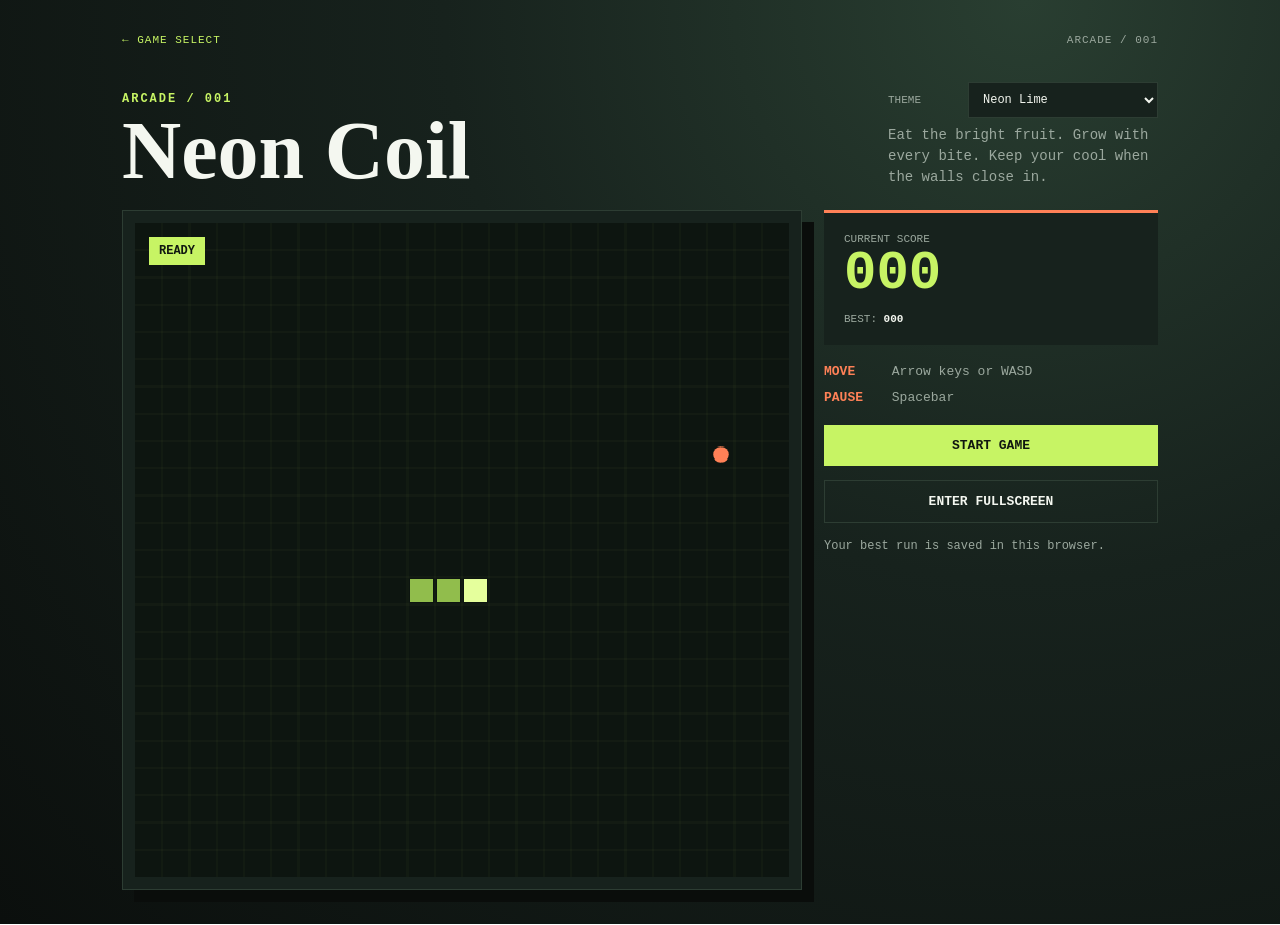
==== snake.html @ 272b3058 "Changed to a game site with 5 games." ====
<!doctype html>
<html lang="en"><head><meta charset="utf-8"><meta name="viewport" content="width=device-width, initial-scale=1"><meta name="theme-color" content="#0b0f0d"><title>Neon Coil | Snake</title><link rel="stylesheet" href="styles.css"></head>
<body><main class="shell"><nav class="arcade-nav"><a href="index.html">&larr; GAME SELECT</a><span>ARCADE / 001</span></nav><header class="masthead"><div><p class="eyebrow">Arcade / 001</p><h1>Neon Coil</h1></div><div class="header-tools"><label for="theme">Theme</label><select id="theme" aria-label="Choose color theme"><option value="lime">Neon Lime</option><option value="ocean">Electric Ocean</option><option value="ember">Hot Ember</option><option value="cobalt">Cobalt Arcade</option><option value="coral">Coral Pop</option><option value="violet">Violet Pulse</option></select><p class="intro">Eat the bright fruit. Grow with every bite. Keep your cool when the walls close in.</p></div></header><section class="game-layout" aria-label="Snake game"><div class="board-frame"><div class="status" id="status">READY</div><canvas id="game" width="600" height="600" aria-label="Snake game board"></canvas></div><aside class="sidebar"><div class="score-panel"><span>Current score</span><strong id="score">000</strong><small>Best: <b id="best">000</b></small></div><div class="controls"><span>MOVE</span> Arrow keys or WASD<br><span>PAUSE</span> Spacebar</div><button id="start" type="button">START GAME</button><button id="fullscreen" type="button">ENTER FULLSCREEN</button><p class="hint">Your best run is saved in this browser.</p></aside></section></main><script src="game.js"></script></body></html>
---- styles.css ----
:root {
  --ink: #f4f7f0;
  --muted: #9ba89e;
  --panel: #17221d;
  --line: #2d3d33;
  --lime: #c7f464;
  --orange: #ff8157;
  --night: #0b0f0d;
  --board: #0d1510;
  --grid: rgba(199, 244, 100, .06);
  --food: #ff8157;
  --head: #e5ff9c;
  --snake: #91bd4c;
  --overlay: rgba(8, 12, 9, .68);
  --atmosphere: #293e31;
  --shadow: #0a0d0b;
}

body[data-theme="ocean"] {
  --ink: #eefaff;
  --muted: #91b5c2;
  --panel: #11232b;
  --line: #244754;
  --lime: #57e4e8;
  --orange: #62a7ff;
  --night: #071117;
  --board: #0a1a22;
  --grid: rgba(87, 228, 232, .1);
  --food: #62a7ff;
  --head: #b9ffff;
  --snake: #39aebd;
  --overlay: rgba(4, 12, 18, .7);
  --atmosphere: #164653;
  --shadow: #041016;
}

body[data-theme="ember"] {
  --ink: #fff4e8;
  --muted: #c5a18d;
  --panel: #2b1b18;
  --line: #5c3228;
  --lime: #ffd166;
  --orange: #ff6b4a;
  --night: #160d0b;
  --board: #241310;
  --grid: rgba(255, 209, 102, .1);
  --food: #ff6b4a;
  --head: #fff0a8;
  --snake: #d98943;
  --overlay: rgba(20, 8, 5, .7);
  --atmosphere: #673025;
  --shadow: #100806;
}

body[data-theme="cobalt"] {
  --ink: #eef2ff;
  --muted: #9ca9c9;
  --panel: #17213b;
  --line: #30436e;
  --lime: #8bb8ff;
  --orange: #ff9f68;
  --night: #0b1020;
  --board: #111a31;
  --grid: rgba(139, 184, 255, .1);
  --food: #ff9f68;
  --head: #d9e6ff;
  --snake: #527fc8;
  --overlay: rgba(6, 9, 20, .7);
  --atmosphere: #293d70;
  --shadow: #080b16;
}

body[data-theme="coral"] {
  --ink: #fff5f1;
  --muted: #c9a5a0;
  --panel: #321d22;
  --line: #66323b;
  --lime: #ffb4a2;
  --orange: #ffd166;
  --night: #190c10;
  --board: #29151b;
  --grid: rgba(255, 180, 162, .1);
  --food: #ffd166;
  --head: #ffe0d8;
  --snake: #d66e78;
  --overlay: rgba(22, 7, 11, .7);
  --atmosphere: #713a3f;
  --shadow: #100609;
}

body[data-theme="violet"] {
  --ink: #f8f0ff;
  --muted: #bca9c8;
  --panel: #281b35;
  --line: #55396a;
  --lime: #d0a7ff;
  --orange: #73e0c1;
  --night: #120b18;
  --board: #21152c;
  --grid: rgba(208, 167, 255, .1);
  --food: #73e0c1;
  --head: #ead8ff;
  --snake: #9364c1;
  --overlay: rgba(14, 6, 20, .7);
  --atmosphere: #543b6d;
  --shadow: #0b0610;
}

* { box-sizing: border-box; }

body {
  margin: 0;
  min-height: 100vh;
  color: var(--ink);
  background: radial-gradient(circle at 80% 0%, var(--atmosphere) 0, var(--panel) 42%, var(--night) 100%);
  font-family: Georgia, serif;
}

.shell { width: min(1080px, 100%); margin: auto; padding: 34px 22px; }
.masthead { display: flex; justify-content: space-between; align-items: end; gap: 20px; margin-bottom: 22px; }
.header-tools { display: grid; grid-template-columns: auto minmax(150px, 190px); gap: 7px 10px; align-items: center; }
.header-tools label { color: var(--muted); font: 11px monospace; text-transform: uppercase; }
.header-tools select { padding: 9px 30px 9px 10px; border: 1px solid var(--line); color: var(--ink); background: var(--panel); font: 12px monospace; }
.header-tools .intro { grid-column: 1 / -1; }
.eyebrow { margin: 0 0 8px; color: var(--lime); font: 700 12px/1.2 monospace; letter-spacing: 2px; text-transform: uppercase; }
h1 { margin: 0; font-size: clamp(42px, 8vw, 82px); line-height: .9; }
.intro { max-width: 270px; margin: 0; color: var(--muted); font: 14px/1.5 monospace; }
.game-layout { display: grid; grid-template-columns: minmax(280px, 680px) 1fr; gap: 22px; align-items: start; }
.board-frame { position: relative; padding: 12px; background: var(--panel); border: 1px solid var(--line); box-shadow: 12px 12px 0 var(--shadow); }
canvas { display: block; width: 100%; aspect-ratio: 1; background: #0d1510; image-rendering: pixelated; }
.status { position: absolute; top: 26px; left: 26px; padding: 7px 10px; color: #101710; background: var(--lime); font: 700 12px monospace; }
.sidebar { display: grid; gap: 14px; }
.score-panel { padding: 20px; border-top: 3px solid var(--orange); background: var(--panel); }
.score-panel span, .score-panel small { display: block; color: var(--muted); font: 11px monospace; text-transform: uppercase; }
.score-panel strong { display: block; margin: 2px 0 12px; color: var(--lime); font: 700 54px/1 monospace; }
.score-panel b { color: var(--ink); }
.controls { color: var(--muted); font: 13px/2 monospace; }
.controls span { display: inline-block; width: 60px; color: var(--orange); font-weight: 700; }
button { width: 100%; padding: 13px 16px; border: 0; color: #101710; background: var(--lime); cursor: pointer; font: 700 13px monospace; }
button:hover { background: #e0ff91; }
.sidebar button + button { color: var(--ink); background: transparent; border: 1px solid var(--line); }
.sidebar button + button:hover { color: var(--night); background: var(--lime); }
.hint { margin: 0; color: var(--muted); font: 12px/1.5 monospace; }

.shell:fullscreen { width: 100%; min-height: 100vh; padding: 34px 5vw; overflow: auto; background: var(--night); }

.lobby .shell { max-width: 1240px; padding-top: 58px; }
.lobby-header { display: flex; justify-content: space-between; align-items: end; gap: 32px; margin-bottom: 42px; }
.lobby h1 { font-size: clamp(54px, 10vw, 112px); letter-spacing: -3px; }
.lobby h1 em { color: var(--lime); font-style: normal; }
.lobby-header .intro { max-width: 290px; margin-bottom: 5px; }
.game-grid { display: grid; grid-template-columns: repeat(6, 1fr); gap: 18px; }
.game-card { grid-column: span 2; display: grid; color: var(--ink); background: var(--panel); border: 1px solid var(--line); text-decoration: none; transition: transform .2s ease, border-color .2s ease; }
.game-card:first-child, .game-card:nth-child(2) { grid-column: span 3; }
.game-card:hover { border-color: var(--lime); transform: translateY(-5px); }
.preview { position: relative; height: 190px; overflow: hidden; background: var(--board); border-bottom: 1px solid var(--line); }
.preview::after { content: ""; position: absolute; inset: 0; opacity: .15; background-image: linear-gradient(var(--lime) 1px, transparent 1px), linear-gradient(90deg, var(--lime) 1px, transparent 1px); background-size: 24px 24px; }
.preview i, .preview b, .preview em { position: absolute; z-index: 1; display: block; font-style: normal; }
.preview-snake i { width: 28px; height: 28px; background: var(--snake); }
.preview-snake i:nth-child(1) { left: 31%; top: 48%; }.preview-snake i:nth-child(2) { left: 38%; top: 48%; }.preview-snake i:nth-child(3) { left: 45%; top: 48%; }.preview-snake b { left: 60%; top: 34%; width: 18px; height: 18px; border-radius: 50%; background: var(--food); }
.preview-tetris i, .preview-tetris b, .preview-tetris em { width: 27px; height: 27px; background: var(--lime); }.preview-tetris i:nth-child(1) { left: 42%; top: 35%; }.preview-tetris i:nth-child(2) { left: 48%; top: 35%; }.preview-tetris b { left: 48%; top: 49%; background: var(--orange); }.preview-tetris em { left: 54%; top: 49%; background: var(--orange); }
.preview-invaders i { width: 22px; height: 16px; background: var(--lime); top: 35%; }.preview-invaders i:nth-child(1) { left: 38%; }.preview-invaders i:nth-child(2) { left: 48%; }.preview-invaders i:nth-child(3) { left: 58%; }.preview-invaders b { bottom: 25px; left: 48%; width: 32px; height: 20px; background: var(--orange); clip-path: polygon(50% 0, 100% 100%, 0 100%); }
.preview-breakout i { width: 45px; height: 14px; top: 32%; background: var(--orange); }.preview-breakout i:nth-child(1) { left: 29%; }.preview-breakout i:nth-child(2) { left: 45%; background: var(--lime); }.preview-breakout i:nth-child(3) { left: 61%; }.preview-breakout b { left: 49%; top: 52%; width: 12px; height: 12px; border-radius: 50%; background: var(--ink); }.preview-breakout::before { content: ""; position: absolute; z-index: 1; bottom: 24px; left: 39%; width: 22%; height: 12px; background: var(--lime); }
.preview-mines { display: grid; grid-template-columns: repeat(4, 34px); gap: 5px; place-content: center; }.preview-mines::after { display: none; }.preview-mines i { position: relative; width: 34px; height: 34px; background: var(--line); border: 1px solid var(--lime); }.preview-mines i:nth-child(1) { left: 0; top: 0; }.preview-mines i:nth-child(2) { left: 0; top: 0; background: var(--orange); }.preview-mines i:nth-child(3) { left: 0; top: 0; }.preview-mines b { position: relative; left: auto; top: auto; color: var(--lime); font: bold 20px monospace; }
.card-copy { padding: 22px; }.card-number { color: var(--orange); font: 700 11px monospace; letter-spacing: 1px; }.card-copy h2 { margin: 9px 0 7px; font-size: 28px; }.card-copy p { min-height: 42px; margin: 0 0 22px; color: var(--muted); font: 13px/1.5 monospace; }.play-link { color: var(--lime); font: 700 11px monospace; letter-spacing: 1px; }.lobby-footer { margin-top: 38px; color: var(--muted); font: 11px monospace; }.lobby-footer span { margin: 0 12px; color: var(--orange); }
.arcade-nav { display: flex; justify-content: space-between; margin-bottom: 36px; color: var(--muted); font: 11px monospace; letter-spacing: 1px; }.arcade-nav a { color: var(--lime); text-decoration: none; }.arcade-nav a:hover { text-decoration: underline; }
.game-page .shell { max-width: 1120px; }.game-page h1 { font-size: clamp(42px, 8vw, 82px); }.game-page .game-layout { grid-template-columns: minmax(280px, 720px) 1fr; }
.game-canvas { display: block; width: 100%; aspect-ratio: 1; background: var(--board); image-rendering: pixelated; }
.game-note { color: var(--muted); font: 13px/1.6 monospace; }
.game-page .sidebar { align-content: start; }
.game-page .sidebar button { margin-top: 2px; }
.grid-board { display: grid; gap: 2px; padding: 10px; background: var(--board); }
.mine-cell { min-width: 0; aspect-ratio: 1; border: 1px solid var(--line); color: var(--lime); background: var(--panel); font: 700 16px monospace; cursor: pointer; }.mine-cell.revealed { cursor: default; background: var(--night); border-color: transparent; }.mine-cell.mine { background: var(--orange); color: var(--night); }

@media (max-width: 720px) {
  .shell { padding: 24px 14px; }
  .masthead { display: block; }
  .header-tools { margin-top: 20px; }
  .intro { margin-top: 15px; }
  .game-layout { grid-template-columns: 1fr; }
  .board-frame { box-shadow: 6px 6px 0 var(--shadow); }
  .lobby .shell { padding-top: 32px; }.lobby-header { display: block; }.lobby-header .intro { margin-top: 22px; }.game-grid { grid-template-columns: 1fr; }.game-card, .game-card:first-child, .game-card:nth-child(2) { grid-column: auto; }.preview { height: 150px; }
}
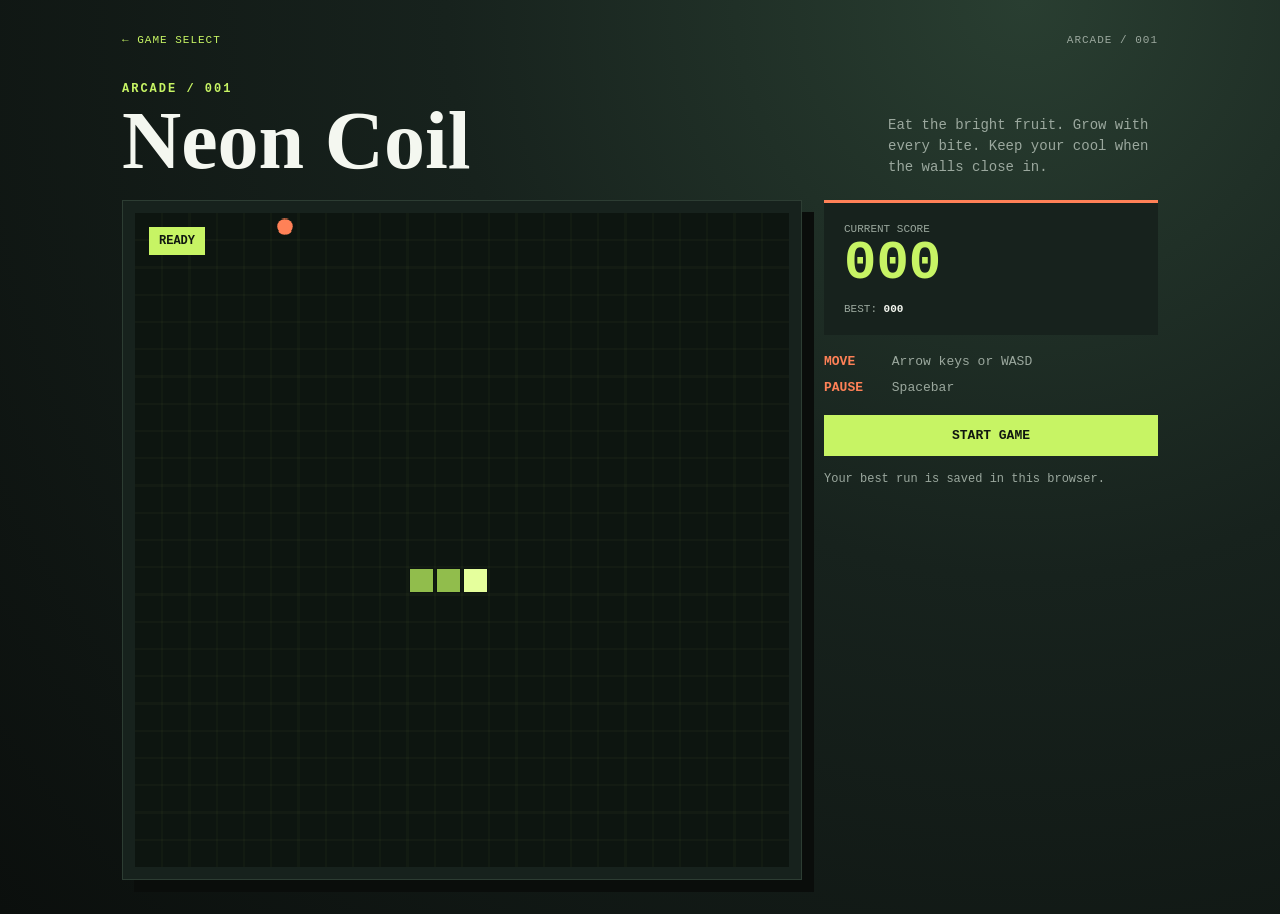
==== commit ebdd0162: "Moved full screen control and theme picker to main page. Debugging Tetris." ====
--- a/snake.html
+++ b/snake.html
@@ -1,3 +1,3 @@
 <!doctype html>
 <html lang="en"><head><meta charset="utf-8"><meta name="viewport" content="width=device-width, initial-scale=1"><meta name="theme-color" content="#0b0f0d"><title>Neon Coil | Snake</title><link rel="stylesheet" href="styles.css"></head>
-<body><main class="shell"><nav class="arcade-nav"><a href="index.html">&larr; GAME SELECT</a><span>ARCADE / 001</span></nav><header class="masthead"><div><p class="eyebrow">Arcade / 001</p><h1>Neon Coil</h1></div><div class="header-tools"><label for="theme">Theme</label><select id="theme" aria-label="Choose color theme"><option value="lime">Neon Lime</option><option value="ocean">Electric Ocean</option><option value="ember">Hot Ember</option><option value="cobalt">Cobalt Arcade</option><option value="coral">Coral Pop</option><option value="violet">Violet Pulse</option></select><p class="intro">Eat the bright fruit. Grow with every bite. Keep your cool when the walls close in.</p></div></header><section class="game-layout" aria-label="Snake game"><div class="board-frame"><div class="status" id="status">READY</div><canvas id="game" width="600" height="600" aria-label="Snake game board"></canvas></div><aside class="sidebar"><div class="score-panel"><span>Current score</span><strong id="score">000</strong><small>Best: <b id="best">000</b></small></div><div class="controls"><span>MOVE</span> Arrow keys or WASD<br><span>PAUSE</span> Spacebar</div><button id="start" type="button">START GAME</button><button id="fullscreen" type="button">ENTER FULLSCREEN</button><p class="hint">Your best run is saved in this browser.</p></aside></section></main><script src="game.js"></script></body></html>
+<body><main class="shell"><nav class="arcade-nav"><a href="index.html">&larr; GAME SELECT</a><span>ARCADE / 001</span></nav><header class="masthead"><div><p class="eyebrow">Arcade / 001</p><h1>Neon Coil</h1></div><p class="intro">Eat the bright fruit. Grow with every bite. Keep your cool when the walls close in.</p></header><section class="game-layout" aria-label="Snake game"><div class="board-frame"><div class="status" id="status">READY</div><canvas id="game" width="600" height="600" aria-label="Snake game board"></canvas></div><aside class="sidebar"><div class="score-panel"><span>Current score</span><strong id="score">000</strong><small>Best: <b id="best">000</b></small></div><div class="controls"><span>MOVE</span> Arrow keys or WASD<br><span>PAUSE</span> Spacebar</div><button id="start" type="button">START GAME</button><p class="hint">Your best run is saved in this browser.</p></aside></section></main><script src="arcade.js"></script><script src="game.js"></script></body></html>
--- a/styles.css
+++ b/styles.css
@@ -149,6 +149,10 @@
 .lobby h1 { font-size: clamp(54px, 10vw, 112px); letter-spacing: -3px; }
 .lobby h1 em { color: var(--lime); font-style: normal; }
 .lobby-header .intro { max-width: 290px; margin-bottom: 5px; }
+.lobby-tools { display: flex; justify-content: flex-end; align-items: center; gap: 10px; margin: -18px 0 28px; }
+.lobby-tools label { color: var(--muted); font: 11px monospace; text-transform: uppercase; }
+.lobby-tools select { padding: 10px 34px 10px 10px; border: 1px solid var(--line); color: var(--ink); background: var(--panel); font: 12px monospace; }
+.lobby-tools button { width: auto; padding: 10px 14px; }
 .game-grid { display: grid; grid-template-columns: repeat(6, 1fr); gap: 18px; }
 .game-card { grid-column: span 2; display: grid; color: var(--ink); background: var(--panel); border: 1px solid var(--line); text-decoration: none; transition: transform .2s ease, border-color .2s ease; }
 .game-card:first-child, .game-card:nth-child(2) { grid-column: span 3; }
@@ -179,5 +183,5 @@
   .intro { margin-top: 15px; }
   .game-layout { grid-template-columns: 1fr; }
   .board-frame { box-shadow: 6px 6px 0 var(--shadow); }
-  .lobby .shell { padding-top: 32px; }.lobby-header { display: block; }.lobby-header .intro { margin-top: 22px; }.game-grid { grid-template-columns: 1fr; }.game-card, .game-card:first-child, .game-card:nth-child(2) { grid-column: auto; }.preview { height: 150px; }
+  .lobby .shell { padding-top: 32px; }.lobby-header { display: block; }.lobby-header .intro { margin-top: 22px; }.lobby-tools { justify-content: flex-start; flex-wrap: wrap; margin: 0 0 28px; }.game-grid { grid-template-columns: 1fr; }.game-card, .game-card:first-child, .game-card:nth-child(2) { grid-column: auto; }.preview { height: 150px; }
 }
